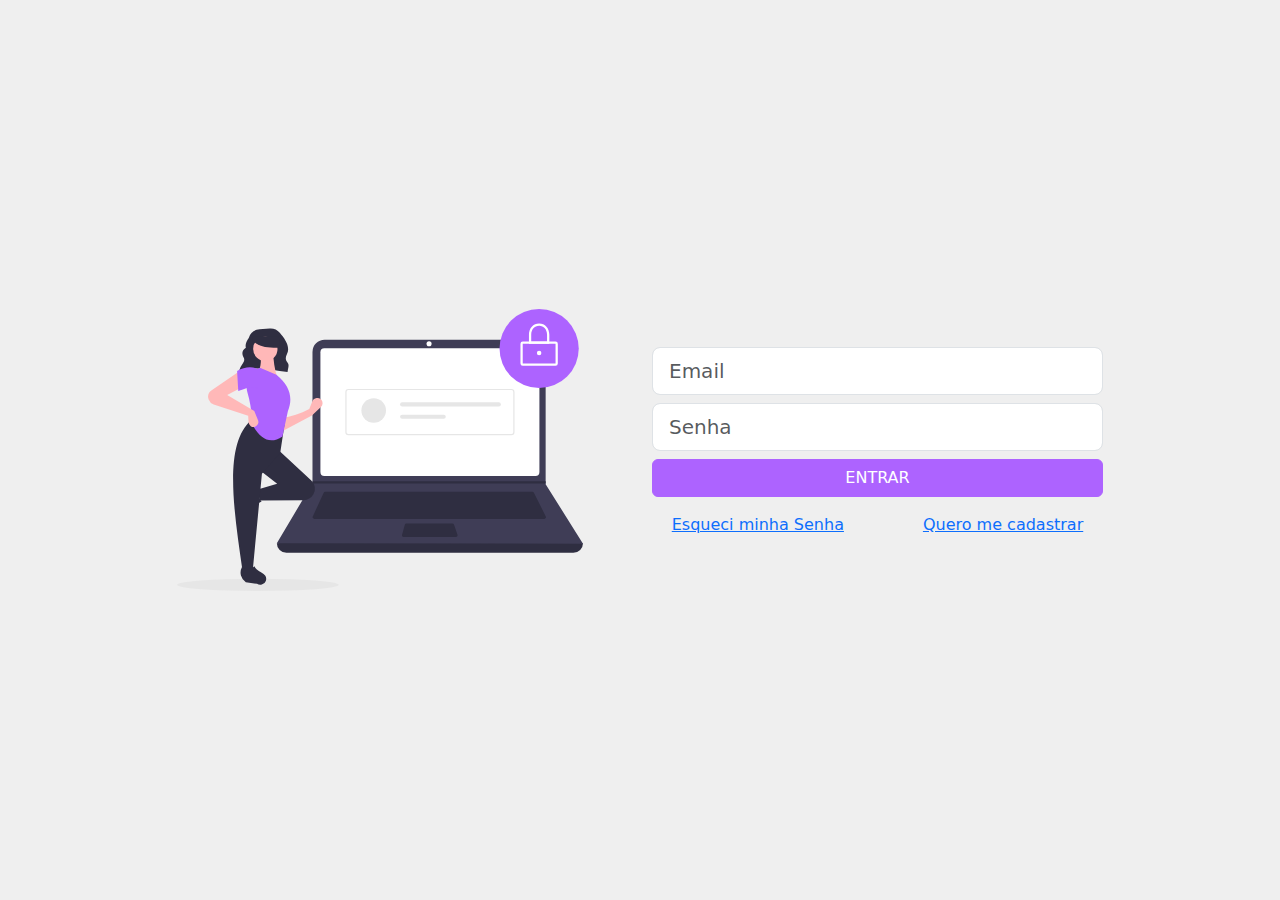
==== index.html @ be46112c "Primeiro Commit" ====
<!DOCTYPE html>
<html lang="pt-br">

<head>
    <meta charset="UTF-8">
    <meta http-equiv="X-UA-Compatible" content="IE=edge">
    <meta name="viewport" content="width=device-width, initial-scale=1.0">
    <title>Clube do Vinho</title>

    <link href="https://cdn.jsdelivr.net/npm/bootstrap@5.3.3/dist/css/bootstrap.min.css" rel="stylesheet"
        integrity="sha384-QWTKZyjpPEjISv5WaRU9OFeRpok6YctnYmDr5pNlyT2bRjXh0JMhjY6hW+ALEwIH" crossorigin="anonymous">

    <link rel="stylesheet" href="css/custom.css">

    <link rel="shortcut icon" href="/img/favicon-32x32.png" type="image/x-icon">

</head>

<body class="container login">
    <div class="row">

        <div class="col-md-5 offset-md-1">
            <img src="img/login.svg" width="90%" alt="">
        </div>

        <div class="col-md-5">
            <form action="controller.html" class="w-100">
                <input placeholder="Email" type="text" class="form-control form-control-lg mb-2">
                <input placeholder="Senha" type="text" class="form-control form-control-lg mb-2">

                <button class="btn btn-wine w-100">ENTRAR</button>

                <p class="d-flex justify-content-around mt-3">
                    <a href="#">Esqueci minha Senha</a>
                    <br>
                    <a href="#">Quero me cadastrar</a>
                </p>
            </form>
        </div>
    </div>

    <script src="https://cdn.jsdelivr.net/npm/bootstrap@5.3.3/dist/js/bootstrap.bundle.min.js"
        integrity="sha384-YvpcrYf0tY3lHB60NNkmXc5s9fDVZLESaAA55NDzOxhy9GkcIdslK1eN7N6jIeHz"
        crossorigin="anonymous"></script>
</body>

</html>
---- css/custom.css ----
html,
body {
   height: 100%;
   background-color: #efefef;
}

body.login div {
   height: 100vh;
   display: flex;
   align-items: center;
}

.btn-wine {
   background-color: #ad63ff;
   color: white;
   border: 1px solid #ad63ff;
}

.btn-wine:hover {
   background-color: #8a4fcc;
}

.logo {
   width: 70px;
   height: 70px;
   object-fit: contain;
}

.dashboard {
   width: 1200px;
   height: 100vh
   object-fit: contain;
}
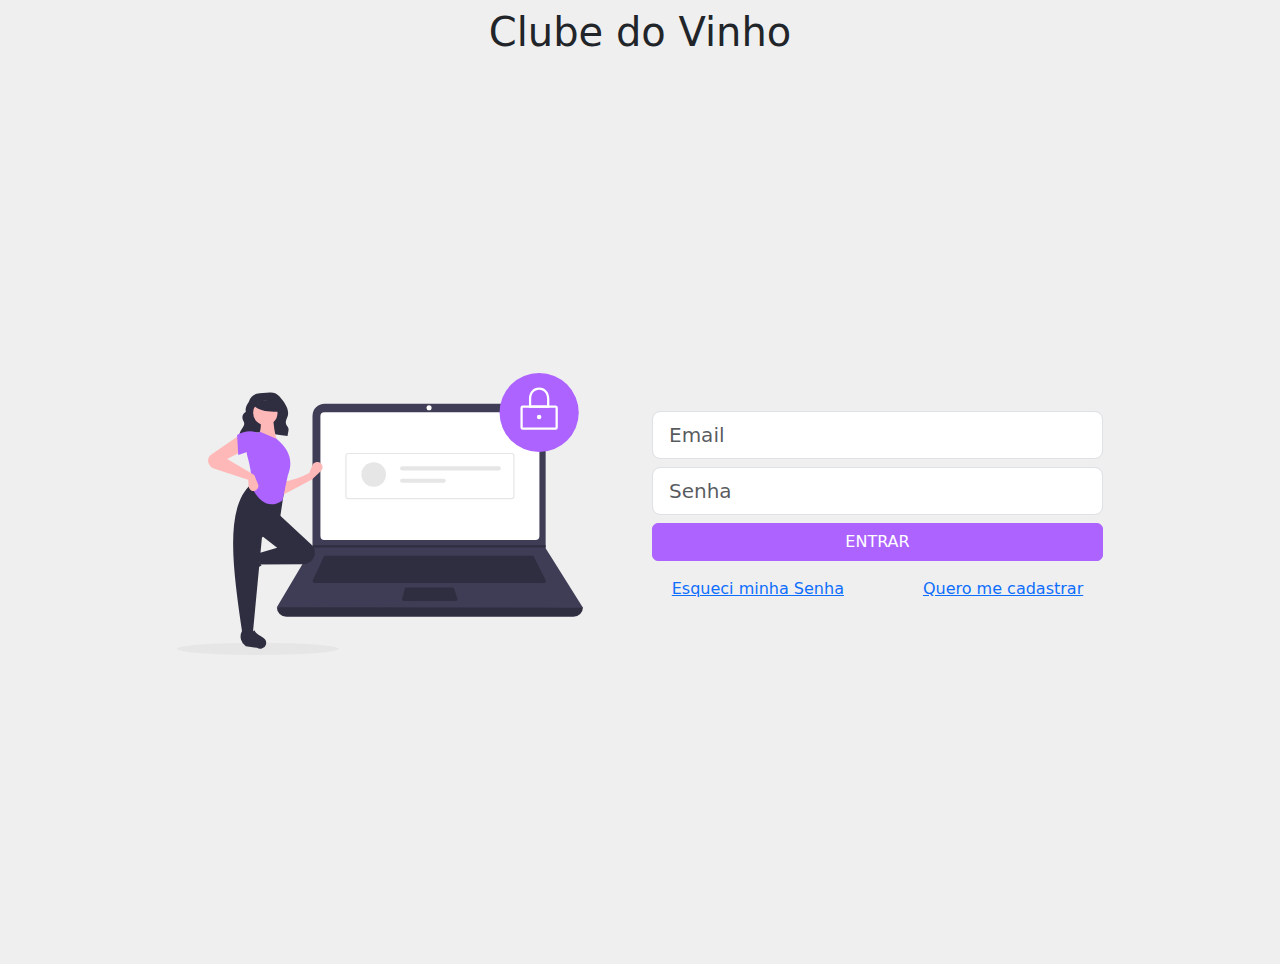
==== commit cd4609cd: "Alteração no arquivo index.html - Inclusão <h1>" ====
--- a/index.html
+++ b/index.html
@@ -3,7 +3,6 @@
 
 <head>
     <meta charset="UTF-8">
-    <meta http-equiv="X-UA-Compatible" content="IE=edge">
     <meta name="viewport" content="width=device-width, initial-scale=1.0">
     <title>Clube do Vinho</title>
 
@@ -11,12 +10,13 @@
         integrity="sha384-QWTKZyjpPEjISv5WaRU9OFeRpok6YctnYmDr5pNlyT2bRjXh0JMhjY6hW+ALEwIH" crossorigin="anonymous">
 
     <link rel="stylesheet" href="css/custom.css">
-
+    
     <link rel="shortcut icon" href="/img/favicon-32x32.png" type="image/x-icon">
-
 </head>
 
 <body class="container login">
+    <h1 class="text-center mt-2">Clube do Vinho</h1>
+
     <div class="row">
 
         <div class="col-md-5 offset-md-1">
--- a/css/custom.css
+++ b/css/custom.css
@@ -31,3 +31,11 @@
    height: 100vh
    object-fit: contain;
 }
+
+#erro_nome {
+   display: none;
+}
+
+#erro_descricao {
+   display: none;
+}
